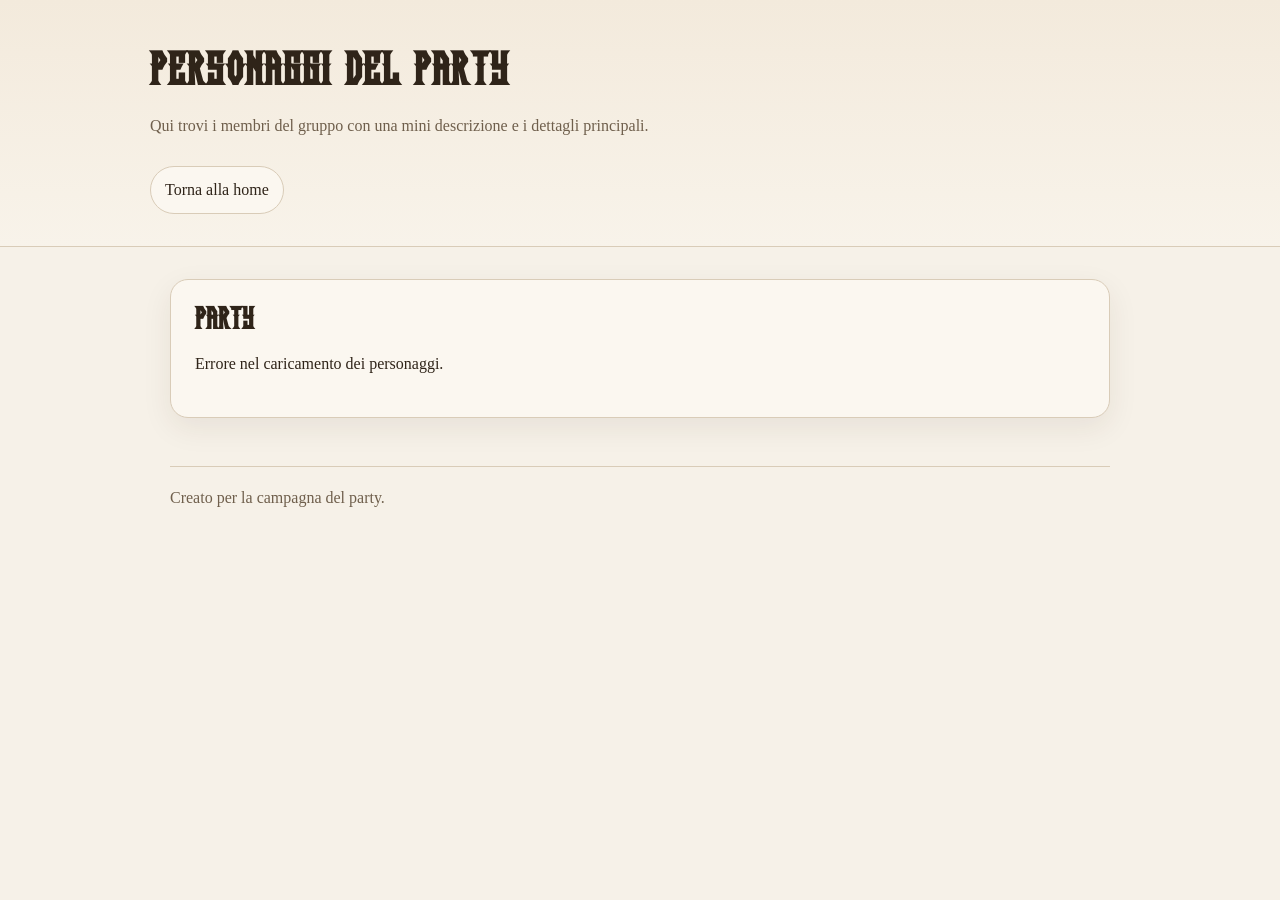
==== characters.html @ 3e230f4a "Nuovo layout a pagine" ====
<!DOCTYPE html>
<html lang="it">
<head>
  <meta charset="UTF-8" />
  <meta name="viewport" content="width=device-width, initial-scale=1.0" />
  <title>Personaggi | D&D Party Codex</title>
  <meta name="description" content="Schede e panoramica dei personaggi del party." />
  <link rel="stylesheet" href="styles/style.css" />
</head>
<body>
  <header>
    <div>
      <h1>Personaggi del Party</h1>
      <p>Qui trovi i membri del gruppo con una mini descrizione e i dettagli principali.</p>
    </div>

    <nav>
      <ul>
        <li><a href="./index.html">Torna alla home</a></li>
      </ul>
    </nav>
  </header>

  <main>
    <section id="personaggi">
      <h2>Party</h2>
      <div id="characters-list">
        <p>Caricamento personaggi...</p>
      </div>
    </section>
  </main>

  <footer>
    <p>Creato per la campagna del party.</p>
  </footer>

  <dialog id="character-dialog">
    <div class="dialog-shell">
      <button id="close-character-dialog" class="dialog-close" aria-label="Chiudi finestra">
        ×
      </button>

      <div id="character-dialog-content">
        <h3>Dettagli personaggio</h3>
        <p>Qui compariranno i dettagli del personaggio selezionato.</p>
      </div>
    </div>
  </dialog>

  <script src="scripts/app.js"></script>
</body>
</html>
---- styles/style.css ----
@font-face {
  font-family: "Dragonit";
  src: url("../assets/fonts/Dragonit-4ned6.otf") format("opentype");
  font-display: swap;
}

:root {
  --bg: #f6f1e8;
  --paper: #fbf7f0;
  --paper-strong: #efe6d6;
  --text: #2f2419;
  --muted: #6f5f4c;
  --accent: #7c5a3a;
  --accent-soft: #d8c2a6;
  --border: #d9ccb8;
  --shadow: 0 10px 30px rgba(60, 40, 20, 0.08);
  --radius: 18px;
  --max-width: 980px;
}

* {
  box-sizing: border-box;
}

html {
  scroll-behavior: smooth;
}

body {
  margin: 0;
  font-family: Georgia, "Times New Roman", serif;
  background: var(--bg);
  color: var(--text);
  line-height: 1.6;
}

header {
  background: linear-gradient(to bottom, #f3eadc, #f8f3ea);
  border-bottom: 1px solid var(--border);
  padding: 48px 20px 32px;
}

header > div,
nav,
main,
footer {
  max-width: var(--max-width);
  margin: 0 auto;
}

header p:first-child {
  margin: 0 0 8px;
  color: var(--muted);
  text-transform: uppercase;
  letter-spacing: 0.08em;
  font-size: 0.85rem;
}

h1 {
  margin: 0 0 12px;
  font-size: 3rem;
  line-height: 1.1;
  font-family: "Dragonit", Georgia, serif;
  letter-spacing: 0.05em;
  display: inline-block;
  transform: scaleX(1.04);
  transform-origin: left center;
}

header div p:last-child {
  margin: 0;
  max-width: 700px;
  color: var(--muted);
}

nav {
  margin-top: 28px;
}

nav ul {
  list-style: none;
  display: flex;
  flex-wrap: wrap;
  gap: 12px;
  padding: 0;
  margin: 0;
}

nav a {
  display: inline-block;
  text-decoration: none;
  color: var(--text);
  background: var(--paper);
  border: 1px solid var(--border);
  padding: 10px 14px;
  border-radius: 999px;
  transition: 0.2s ease;
}

nav a:hover {
  background: var(--accent);
  color: white;
  border-color: var(--accent);
}

main {
  padding: 32px 20px 48px;
  display: grid;
  gap: 24px;
}

section {
  background: var(--paper);
  border: 1px solid var(--border);
  border-radius: var(--radius);
  padding: 24px;
  box-shadow: var(--shadow);
}

h2 {
  margin-top: 0;
  margin-bottom: 12px;
  font-size: 1.8rem;
  line-height: 1.1;
  font-family: "Dragonit", Georgia, serif;
  letter-spacing: 0.04em;
  display: inline-block;
  transform: scaleX(1.03);
  transform-origin: left center;
}

h2 {
  margin-top: 0;
  margin-bottom: 12px;
  font-size: 2rem;
  line-height: 1.1;
  font-family: "Dragonit", Georgia, serif;
  letter-spacing: 0.02em;
}

p {
  margin-top: 0;
}

footer {
  padding: 0 20px 40px;
  color: var(--muted);
}

footer p {
  border-top: 1px solid var(--border);
  padding-top: 18px;
  margin-top: 0;
}

@media (max-width: 700px) {
  h1 {
    font-size: 2rem;
  }

  header {
    padding-top: 36px;
  }

  nav ul {
    gap: 10px;
  }

  nav a {
    width: 100%;
    text-align: center;
  }

  section {
    padding: 20px;
  }

  .entry-card + .entry-card {
  margin-top: 18px;
}

.entry-card h3 {
  margin-top: 0;
  margin-bottom: 10px;
  color: var(--accent);
  font-size: 1.2rem;
}

.entry-card p:last-of-type {
  margin-bottom: 0;
}

.tag-list {
  display: flex;
  flex-wrap: wrap;
  gap: 8px;
  margin-top: 14px;
}

.tag {
  display: inline-block;
  padding: 6px 10px;
  border-radius: 999px;
  background: var(--accent-soft);
  color: var(--text);
  font-size: 0.85rem;
  border: 1px solid var(--border);
}

.section-card-link {
  display: block;
  text-decoration: none;
  color: inherit;
  cursor: pointer;
}

.entry-card-clickable {
  cursor: pointer;
}


.entry-card-clickable:focus-visible {
  outline: 2px solid var(--accent);
  outline-offset: 4px;
}

.section-card-link .entry-card-hub h3 {
  margin: 0 0 10px;
  font-family: "Dragonit", Georgia, serif;
  font-size: 2rem;
  line-height: 1.1;
  letter-spacing: 0.03em;
  color: var(--text);
}
}
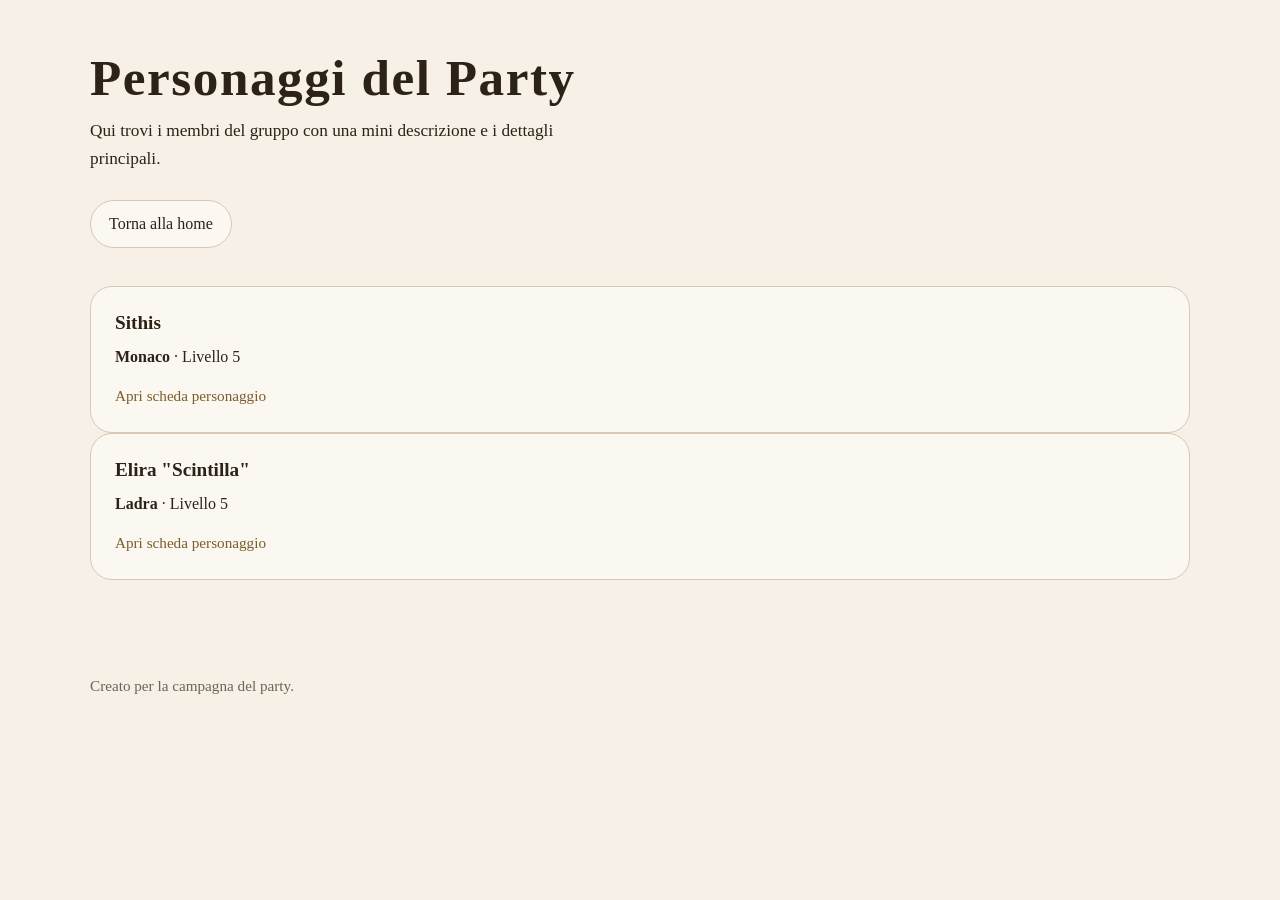
==== commit ff7e27ee: "Sistemazioni pre-pubblicazione" ====
--- a/characters.html
+++ b/characters.html
@@ -23,7 +23,6 @@
 
   <main>
     <section id="personaggi">
-      <h2>Party</h2>
       <div id="characters-list">
         <p>Caricamento personaggi...</p>
       </div>
--- a/styles/style.css
+++ b/styles/style.css
@@ -1,24 +1,30 @@
-@font-face {
-  font-family: "Dragonit";
-  src: url("../assets/fonts/Dragonit-4ned6.otf") format("opentype");
-  font-display: swap;
-}
-
 :root {
-  --bg: #f6f1e8;
-  --paper: #fbf7f0;
-  --paper-strong: #efe6d6;
-  --text: #2f2419;
-  --muted: #6f5f4c;
-  --accent: #7c5a3a;
-  --accent-soft: #d8c2a6;
-  --border: #d9ccb8;
-  --shadow: 0 10px 30px rgba(60, 40, 20, 0.08);
-  --radius: 18px;
-  --max-width: 980px;
-}
-
-* {
+  --bg: #f6f0e6;
+  --surface: #fbf7f1;
+  --surface-strong: #fffaf4;
+  --text: #2d2218;
+  --muted: #6f6256;
+  --border: #d8c8b4;
+  --accent: #7b5d2a;
+  --accent-soft: #efe1c8;
+  --shadow: rgba(70, 45, 18, 0.08);
+
+  --radius: 22px;
+  --radius-sm: 14px;
+
+  --space-1: 8px;
+  --space-2: 12px;
+  --space-3: 16px;
+  --space-4: 20px;
+  --space-5: 28px;
+  --space-6: 40px;
+
+  --container: 1100px;
+}
+
+*,
+*::before,
+*::after {
   box-sizing: border-box;
 }
 
@@ -28,49 +34,78 @@
 
 body {
   margin: 0;
+  background: var(--bg);
+  color: var(--text);
   font-family: Georgia, "Times New Roman", serif;
-  background: var(--bg);
-  color: var(--text);
   line-height: 1.6;
 }
 
-header {
-  background: linear-gradient(to bottom, #f3eadc, #f8f3ea);
-  border-bottom: 1px solid var(--border);
-  padding: 48px 20px 32px;
-}
-
-header > div,
-nav,
+img {
+  max-width: 100%;
+  display: block;
+}
+
+a {
+  color: inherit;
+}
+
+header,
 main,
 footer {
-  max-width: var(--max-width);
+  width: min(calc(100% - 32px), var(--container));
   margin: 0 auto;
 }
 
-header p:first-child {
+header {
+  padding: 40px 0 28px;
+}
+
+header > div p:first-child {
   margin: 0 0 8px;
+  font-size: 0.9rem;
+  letter-spacing: 0.08em;
+  text-transform: uppercase;
   color: var(--muted);
-  text-transform: uppercase;
-  letter-spacing: 0.08em;
-  font-size: 0.85rem;
+}
+
+h1,
+h2,
+h3 {
+  color: var(--text);
+  margin-top: 0;
 }
 
 h1 {
-  margin: 0 0 12px;
-  font-size: 3rem;
-  line-height: 1.1;
+  margin-bottom: 14px;
   font-family: "Dragonit", Georgia, serif;
-  letter-spacing: 0.05em;
-  display: inline-block;
-  transform: scaleX(1.04);
-  transform-origin: left center;
-}
-
-header div p:last-child {
-  margin: 0;
-  max-width: 700px;
-  color: var(--muted);
+  font-size: clamp(2.2rem, 4vw, 4rem);
+  line-height: 1;
+  letter-spacing: 0.03em;
+}
+
+h2 {
+  margin-bottom: 18px;
+  font-family: "Dragonit", Georgia, serif;
+  font-size: clamp(1.8rem, 3vw, 2.8rem);
+  line-height: 1.05;
+  letter-spacing: 0.03em;
+}
+
+h3 {
+  margin-bottom: 10px;
+  font-size: 1.2rem;
+  line-height: 1.2;
+}
+
+p {
+  margin-top: 0;
+  margin-bottom: 14px;
+}
+
+header > div > p:last-child {
+  max-width: 62ch;
+  color: var(--text);
+  font-size: 1.08rem;
 }
 
 nav {
@@ -87,107 +122,96 @@
 }
 
 nav a {
-  display: inline-block;
+  display: inline-flex;
+  align-items: center;
+  min-height: 44px;
+  padding: 10px 18px;
+  border: 1px solid var(--border);
+  border-radius: 999px;
+  background: var(--surface);
   text-decoration: none;
   color: var(--text);
-  background: var(--paper);
-  border: 1px solid var(--border);
-  padding: 10px 14px;
-  border-radius: 999px;
-  transition: 0.2s ease;
-}
-
-nav a:hover {
-  background: var(--accent);
-  color: white;
+  transition: border-color 0.2s ease, background-color 0.2s ease;
+}
+
+nav a:hover,
+nav a:focus-visible {
   border-color: var(--accent);
+  background: var(--surface-strong);
+  outline: none;
 }
 
 main {
-  padding: 32px 20px 48px;
+  padding: 10px 0 56px;
+}
+
+section {
+  margin-bottom: 38px;
+}
+
+.hub-grid,
+.entries-grid {
   display: grid;
-  gap: 24px;
-}
-
-section {
-  background: var(--paper);
+  grid-template-columns: 1fr;
+  gap: 18px;
+}
+
+.section-card-link,
+.section-card-link:visited,
+.section-card-link:hover,
+.section-card-link:active {
+  display: block;
+  text-decoration: none;
+  color: inherit;
+  cursor: pointer;
+}
+
+.entry-card {
+  background: var(--surface);
   border: 1px solid var(--border);
   border-radius: var(--radius);
-  padding: 24px;
-  box-shadow: var(--shadow);
-}
-
-h2 {
-  margin-top: 0;
-  margin-bottom: 12px;
-  font-size: 1.8rem;
-  line-height: 1.1;
+  padding: 22px 22px 20px;
+}
+
+.entry-card-clickable,
+.entry-card-clickable * {
+  cursor: pointer;
+}
+
+.entry-card-clickable:focus-visible {
+  outline: 2px solid var(--accent);
+  outline-offset: 4px;
+}
+
+.entry-card-hub {
+  min-height: 170px;
+  display: flex;
+  flex-direction: column;
+  justify-content: center;
+}
+
+.entry-card-hub h3 {
+  margin: 0 0 12px;
   font-family: "Dragonit", Georgia, serif;
-  letter-spacing: 0.04em;
-  display: inline-block;
-  transform: scaleX(1.03);
-  transform-origin: left center;
-}
-
-h2 {
-  margin-top: 0;
-  margin-bottom: 12px;
-  font-size: 2rem;
-  line-height: 1.1;
-  font-family: "Dragonit", Georgia, serif;
-  letter-spacing: 0.02em;
-}
-
-p {
-  margin-top: 0;
-}
-
-footer {
-  padding: 0 20px 40px;
+  font-size: clamp(1.5rem, 2vw, 2rem);
+  line-height: 1.05;
+  letter-spacing: 0.03em;
+  color: var(--text);
+}
+
+.entry-card-hub p {
+  margin: 0;
+  max-width: 34ch;
   color: var(--muted);
-}
-
-footer p {
-  border-top: 1px solid var(--border);
-  padding-top: 18px;
-  margin-top: 0;
-}
-
-@media (max-width: 700px) {
-  h1 {
-    font-size: 2rem;
-  }
-
-  header {
-    padding-top: 36px;
-  }
-
-  nav ul {
-    gap: 10px;
-  }
-
-  nav a {
-    width: 100%;
-    text-align: center;
-  }
-
-  section {
-    padding: 20px;
-  }
-
-  .entry-card + .entry-card {
-  margin-top: 18px;
-}
-
-.entry-card h3 {
-  margin-top: 0;
-  margin-bottom: 10px;
+  font-size: 1rem;
+  line-height: 1.5;
+}
+
+.entry-link-text {
+  margin-top: 14px;
+  margin-bottom: 0;
   color: var(--accent);
-  font-size: 1.2rem;
-}
-
-.entry-card p:last-of-type {
-  margin-bottom: 0;
+  font-size: 0.95rem;
 }
 
 .tag-list {
@@ -198,38 +222,93 @@
 }
 
 .tag {
-  display: inline-block;
+  display: inline-flex;
+  align-items: center;
+  min-height: 32px;
   padding: 6px 10px;
+  border: 1px solid var(--border);
   border-radius: 999px;
-  background: var(--accent-soft);
-  color: var(--text);
-  font-size: 0.85rem;
-  border: 1px solid var(--border);
-}
-
-.section-card-link {
-  display: block;
-  text-decoration: none;
-  color: inherit;
+  background: var(--surface-strong);
+  color: var(--text);
+  font-size: 0.88rem;
+}
+
+footer {
+  padding: 0 0 40px;
+  color: var(--muted);
+  font-size: 0.95rem;
+}
+
+dialog {
+  width: min(680px, calc(100% - 24px));
+  padding: 0;
+  border: none;
+  background: transparent;
+}
+
+dialog::backdrop {
+  background: rgba(35, 24, 15, 0.45);
+}
+
+.dialog-shell {
+  position: relative;
+  background: var(--surface);
+  color: var(--text);
+  border: 1px solid var(--border);
+  border-radius: 24px;
+  padding: 28px 24px 24px;
+}
+
+.dialog-close {
+  position: absolute;
+  top: 12px;
+  right: 12px;
+  width: 42px;
+  height: 42px;
+  border: 1px solid var(--border);
+  border-radius: 999px;
+  background: var(--surface-strong);
+  color: var(--text);
+  font-size: 1.4rem;
+  line-height: 1;
   cursor: pointer;
 }
 
-.entry-card-clickable {
-  cursor: pointer;
-}
-
-
-.entry-card-clickable:focus-visible {
-  outline: 2px solid var(--accent);
-  outline-offset: 4px;
-}
-
-.section-card-link .entry-card-hub h3 {
-  margin: 0 0 10px;
+.dialog-close:hover,
+.dialog-close:focus-visible {
+  border-color: var(--accent);
+  outline: none;
+}
+
+#character-dialog-content h3 {
   font-family: "Dragonit", Georgia, serif;
-  font-size: 2rem;
-  line-height: 1.1;
+  font-size: clamp(1.6rem, 2vw, 2.2rem);
+  line-height: 1.05;
   letter-spacing: 0.03em;
-  color: var(--text);
-}
+  margin-bottom: 14px;
+}
+
+#character-dialog-content p:last-of-type {
+  margin-bottom: 0;
+}
+
+@media (min-width: 760px) {
+  header {
+    padding-top: 52px;
+  }
+
+  .hub-grid,
+  .entries-grid {
+    grid-template-columns: repeat(2, minmax(0, 1fr));
+  }
+
+  .entry-card {
+    padding: 24px;
+  }
+}
+
+@media (min-width: 1100px) {
+  .hub-grid {
+    grid-template-columns: repeat(3, minmax(0, 1fr));
+  }
 }
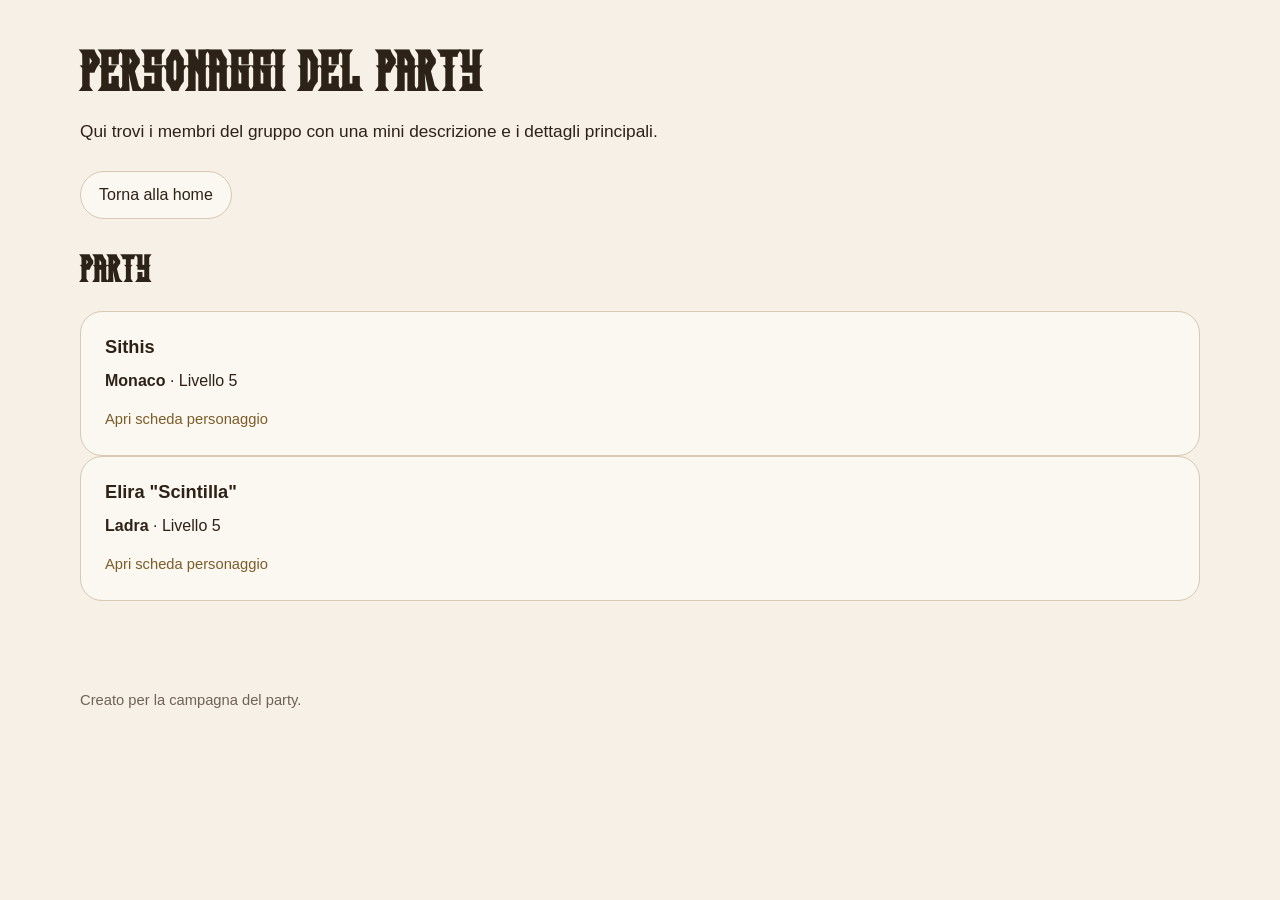
==== commit 3741818d: "Correzioni CSS" ====
--- a/characters.html
+++ b/characters.html
@@ -23,6 +23,7 @@
 
   <main>
     <section id="personaggi">
+      <h2>Party</h2>
       <div id="characters-list">
         <p>Caricamento personaggi...</p>
       </div>
--- a/styles/style.css
+++ b/styles/style.css
@@ -1,26 +1,31 @@
 :root {
   --bg: #f6f0e6;
   --surface: #fbf7f1;
-  --surface-strong: #fffaf4;
+  --surface-2: #fffaf4;
   --text: #2d2218;
   --muted: #6f6256;
   --border: #d8c8b4;
   --accent: #7b5d2a;
-  --accent-soft: #efe1c8;
-  --shadow: rgba(70, 45, 18, 0.08);
-
-  --radius: 22px;
-  --radius-sm: 14px;
-
-  --space-1: 8px;
-  --space-2: 12px;
-  --space-3: 16px;
-  --space-4: 20px;
-  --space-5: 28px;
-  --space-6: 40px;
-
-  --container: 1100px;
-}
+
+  --radius-lg: 22px;
+  --radius-md: 14px;
+  --radius-pill: 999px;
+
+  --container: 1120px;
+
+  --text-body: 1rem;
+  --text-small: 0.92rem;
+  --text-lead: 1.08rem;
+}
+
+
+@font-face {
+  font-family: "Dragonit";
+  src: local("Dragonit"),
+       url("../assets/fonts/Dragonit-4ned6.otf") format("opentype");
+  font-display: swap;
+}
+
 
 *,
 *::before,
@@ -36,13 +41,16 @@
   margin: 0;
   background: var(--bg);
   color: var(--text);
-  font-family: Georgia, "Times New Roman", serif;
+  font-family: Arial, Helvetica, sans-serif;
+  font-size: var(--text-body);
   line-height: 1.6;
 }
 
-img {
+img,
+svg,
+video {
+  display: block;
   max-width: 100%;
-  display: block;
 }
 
 a {
@@ -53,32 +61,32 @@
 main,
 footer {
   width: min(calc(100% - 32px), var(--container));
-  margin: 0 auto;
+  margin-inline: auto;
 }
 
 header {
-  padding: 40px 0 28px;
+  padding: 36px 0 26px;
 }
 
 header > div p:first-child {
   margin: 0 0 8px;
-  font-size: 0.9rem;
+  color: var(--muted);
+  font-size: var(--text-small);
+  text-transform: uppercase;
   letter-spacing: 0.08em;
-  text-transform: uppercase;
-  color: var(--muted);
 }
 
 h1,
 h2,
 h3 {
-  color: var(--text);
   margin-top: 0;
+  color: var(--text);
 }
 
 h1 {
-  margin-bottom: 14px;
+  margin-bottom: 12px;
   font-family: "Dragonit", Georgia, serif;
-  font-size: clamp(2.2rem, 4vw, 4rem);
+  font-size: clamp(2.1rem, 4.5vw, 3.9rem);
   line-height: 1;
   letter-spacing: 0.03em;
 }
@@ -86,14 +94,14 @@
 h2 {
   margin-bottom: 18px;
   font-family: "Dragonit", Georgia, serif;
-  font-size: clamp(1.8rem, 3vw, 2.8rem);
+  font-size: clamp(1.7rem, 3vw, 2.7rem);
   line-height: 1.05;
   letter-spacing: 0.03em;
 }
 
 h3 {
   margin-bottom: 10px;
-  font-size: 1.2rem;
+  font-size: 1.14rem;
   line-height: 1.2;
 }
 
@@ -104,21 +112,21 @@
 
 header > div > p:last-child {
   max-width: 62ch;
-  color: var(--text);
-  font-size: 1.08rem;
+  font-size: var(--text-lead);
+  color: var(--text);
 }
 
 nav {
-  margin-top: 28px;
+  margin-top: 26px;
 }
 
 nav ul {
-  list-style: none;
   display: flex;
   flex-wrap: wrap;
   gap: 12px;
+  list-style: none;
+  margin: 0;
   padding: 0;
-  margin: 0;
 }
 
 nav a {
@@ -127,26 +135,26 @@
   min-height: 44px;
   padding: 10px 18px;
   border: 1px solid var(--border);
-  border-radius: 999px;
+  border-radius: var(--radius-pill);
   background: var(--surface);
   text-decoration: none;
   color: var(--text);
-  transition: border-color 0.2s ease, background-color 0.2s ease;
+  cursor: pointer;
 }
 
 nav a:hover,
 nav a:focus-visible {
+  outline: none;
   border-color: var(--accent);
-  background: var(--surface-strong);
-  outline: none;
+  background: var(--surface-2);
 }
 
 main {
-  padding: 10px 0 56px;
+  padding: 8px 0 52px;
 }
 
 section {
-  margin-bottom: 38px;
+  margin-bottom: 36px;
 }
 
 .hub-grid,
@@ -161,16 +169,16 @@
 .section-card-link:hover,
 .section-card-link:active {
   display: block;
+  color: inherit;
   text-decoration: none;
-  color: inherit;
   cursor: pointer;
 }
 
 .entry-card {
   background: var(--surface);
   border: 1px solid var(--border);
-  border-radius: var(--radius);
-  padding: 22px 22px 20px;
+  border-radius: var(--radius-lg);
+  padding: 22px;
 }
 
 .entry-card-clickable,
@@ -184,7 +192,7 @@
 }
 
 .entry-card-hub {
-  min-height: 170px;
+  min-height: 160px;
   display: flex;
   flex-direction: column;
   justify-content: center;
@@ -193,7 +201,7 @@
 .entry-card-hub h3 {
   margin: 0 0 12px;
   font-family: "Dragonit", Georgia, serif;
-  font-size: clamp(1.5rem, 2vw, 2rem);
+  font-size: clamp(1.45rem, 2vw, 1.95rem);
   line-height: 1.05;
   letter-spacing: 0.03em;
   color: var(--text);
@@ -204,14 +212,16 @@
   max-width: 34ch;
   color: var(--muted);
   font-size: 1rem;
-  line-height: 1.5;
+}
+
+.entry-card p:last-child {
+  margin-bottom: 0;
 }
 
 .entry-link-text {
   margin-top: 14px;
-  margin-bottom: 0;
   color: var(--accent);
-  font-size: 0.95rem;
+  font-size: var(--text-small);
 }
 
 .tag-list {
@@ -224,19 +234,13 @@
 .tag {
   display: inline-flex;
   align-items: center;
-  min-height: 32px;
+  min-height: 30px;
   padding: 6px 10px;
   border: 1px solid var(--border);
-  border-radius: 999px;
-  background: var(--surface-strong);
-  color: var(--text);
-  font-size: 0.88rem;
-}
-
-footer {
-  padding: 0 0 40px;
-  color: var(--muted);
-  font-size: 0.95rem;
+  border-radius: var(--radius-pill);
+  background: var(--surface-2);
+  color: var(--text);
+  font-size: 0.84rem;
 }
 
 dialog {
@@ -247,16 +251,16 @@
 }
 
 dialog::backdrop {
-  background: rgba(35, 24, 15, 0.45);
+  background: rgba(30, 20, 12, 0.45);
 }
 
 .dialog-shell {
   position: relative;
   background: var(--surface);
-  color: var(--text);
   border: 1px solid var(--border);
   border-radius: 24px;
-  padding: 28px 24px 24px;
+  padding: 28px 22px 22px;
+  color: var(--text);
 }
 
 .dialog-close {
@@ -266,35 +270,37 @@
   width: 42px;
   height: 42px;
   border: 1px solid var(--border);
-  border-radius: 999px;
-  background: var(--surface-strong);
-  color: var(--text);
-  font-size: 1.4rem;
+  border-radius: var(--radius-pill);
+  background: var(--surface-2);
+  color: var(--text);
+  font-size: 1.3rem;
   line-height: 1;
   cursor: pointer;
 }
 
 .dialog-close:hover,
 .dialog-close:focus-visible {
+  outline: none;
   border-color: var(--accent);
-  outline: none;
 }
 
 #character-dialog-content h3 {
   font-family: "Dragonit", Georgia, serif;
-  font-size: clamp(1.6rem, 2vw, 2.2rem);
+  font-size: clamp(1.55rem, 2vw, 2.2rem);
   line-height: 1.05;
   letter-spacing: 0.03em;
   margin-bottom: 14px;
 }
 
-#character-dialog-content p:last-of-type {
-  margin-bottom: 0;
+footer {
+  padding: 0 0 36px;
+  color: var(--muted);
+  font-size: var(--text-small);
 }
 
 @media (min-width: 760px) {
   header {
-    padding-top: 52px;
+    padding-top: 48px;
   }
 
   .hub-grid,
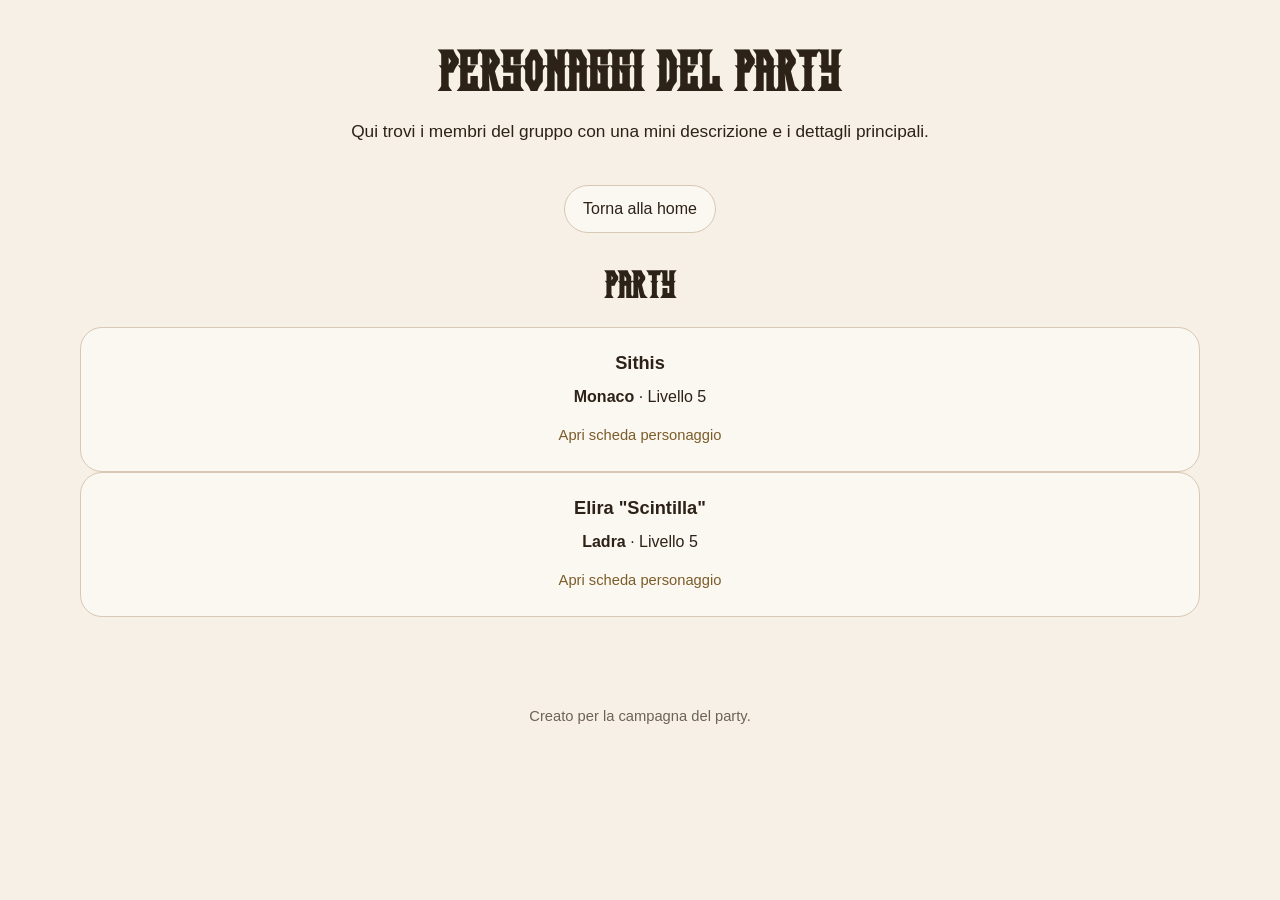
==== commit 5ef25f5a: "Modifiche al font" ====
--- a/characters.html
+++ b/characters.html
@@ -5,7 +5,8 @@
   <meta name="viewport" content="width=device-width, initial-scale=1.0" />
   <title>Personaggi | D&D Party Codex</title>
   <meta name="description" content="Schede e panoramica dei personaggi del party." />
-  <link rel="stylesheet" href="styles/style.css" />
+  <link rel="stylesheet" href="styles/style.css?v=3" />
+  <script src="scripts/app.js?v=3"></script>
 </head>
 <body>
   <header>
--- a/styles/style.css
+++ b/styles/style.css
@@ -18,15 +18,14 @@
   --text-lead: 1.08rem;
 }
 
-
 @font-face {
-  font-family: "Dragonit";
+  font-family: "DragonitWeb";
   src: local("Dragonit"),
-       url("../assets/fonts/Dragonit-4ned6.otf") format("opentype");
+       url("../assets/fonts/Dragonit-4ned6.otf?v=3") format("opentype");
+  font-weight: normal;
+  font-style: normal;
   font-display: swap;
 }
-
-
 *,
 *::before,
 *::after {
@@ -44,6 +43,7 @@
   font-family: Arial, Helvetica, sans-serif;
   font-size: var(--text-body);
   line-height: 1.6;
+  text-align: center;
 }
 
 img,
@@ -65,7 +65,13 @@
 }
 
 header {
-  padding: 36px 0 26px;
+  padding: 40px 0 28px;
+}
+
+header > div {
+  display: flex;
+  flex-direction: column;
+  align-items: center;
 }
 
 header > div p:first-child {
@@ -81,11 +87,12 @@
 h3 {
   margin-top: 0;
   color: var(--text);
+  text-align: center;
 }
 
 h1 {
   margin-bottom: 12px;
-  font-family: "Dragonit", Georgia, serif;
+  font-family: "DragonitWeb", Georgia, serif;
   font-size: clamp(2.1rem, 4.5vw, 3.9rem);
   line-height: 1;
   letter-spacing: 0.03em;
@@ -93,7 +100,7 @@
 
 h2 {
   margin-bottom: 18px;
-  font-family: "Dragonit", Georgia, serif;
+  font-family: "DragonitWeb", Georgia, serif;
   font-size: clamp(1.7rem, 3vw, 2.7rem);
   line-height: 1.05;
   letter-spacing: 0.03em;
@@ -108,12 +115,14 @@
 p {
   margin-top: 0;
   margin-bottom: 14px;
+  text-align: center;
 }
 
 header > div > p:last-child {
   max-width: 62ch;
   font-size: var(--text-lead);
   color: var(--text);
+  margin-inline: auto;
 }
 
 nav {
@@ -123,6 +132,7 @@
 nav ul {
   display: flex;
   flex-wrap: wrap;
+  justify-content: center;
   gap: 12px;
   list-style: none;
   margin: 0;
@@ -132,6 +142,7 @@
 nav a {
   display: inline-flex;
   align-items: center;
+  justify-content: center;
   min-height: 44px;
   padding: 10px 18px;
   border: 1px solid var(--border);
@@ -162,6 +173,7 @@
   display: grid;
   grid-template-columns: 1fr;
   gap: 18px;
+  justify-content: center;
 }
 
 .section-card-link,
@@ -179,6 +191,7 @@
   border: 1px solid var(--border);
   border-radius: var(--radius-lg);
   padding: 22px;
+  text-align: center;
 }
 
 .entry-card-clickable,
@@ -192,10 +205,11 @@
 }
 
 .entry-card-hub {
-  min-height: 160px;
+  min-height: 170px;
   display: flex;
   flex-direction: column;
   justify-content: center;
+  align-items: center;
 }
 
 .entry-card-hub h3 {
@@ -205,6 +219,7 @@
   line-height: 1.05;
   letter-spacing: 0.03em;
   color: var(--text);
+  text-align: center;
 }
 
 .entry-card-hub p {
@@ -212,6 +227,7 @@
   max-width: 34ch;
   color: var(--muted);
   font-size: 1rem;
+  text-align: center;
 }
 
 .entry-card p:last-child {
@@ -222,11 +238,13 @@
   margin-top: 14px;
   color: var(--accent);
   font-size: var(--text-small);
+  text-align: center;
 }
 
 .tag-list {
   display: flex;
   flex-wrap: wrap;
+  justify-content: center;
   gap: 8px;
   margin-top: 14px;
 }
@@ -234,6 +252,7 @@
 .tag {
   display: inline-flex;
   align-items: center;
+  justify-content: center;
   min-height: 30px;
   padding: 6px 10px;
   border: 1px solid var(--border);
@@ -261,6 +280,7 @@
   border-radius: 24px;
   padding: 28px 22px 22px;
   color: var(--text);
+  text-align: center;
 }
 
 .dialog-close {
@@ -284,18 +304,31 @@
   border-color: var(--accent);
 }
 
+#character-dialog-content {
+  display: flex;
+  flex-direction: column;
+  align-items: center;
+}
+
 #character-dialog-content h3 {
   font-family: "Dragonit", Georgia, serif;
   font-size: clamp(1.55rem, 2vw, 2.2rem);
   line-height: 1.05;
   letter-spacing: 0.03em;
   margin-bottom: 14px;
+  text-align: center;
+}
+
+#character-dialog-content p {
+  max-width: 42ch;
+  margin-inline: auto;
 }
 
 footer {
   padding: 0 0 36px;
   color: var(--muted);
   font-size: var(--text-small);
+  text-align: center;
 }
 
 @media (min-width: 760px) {
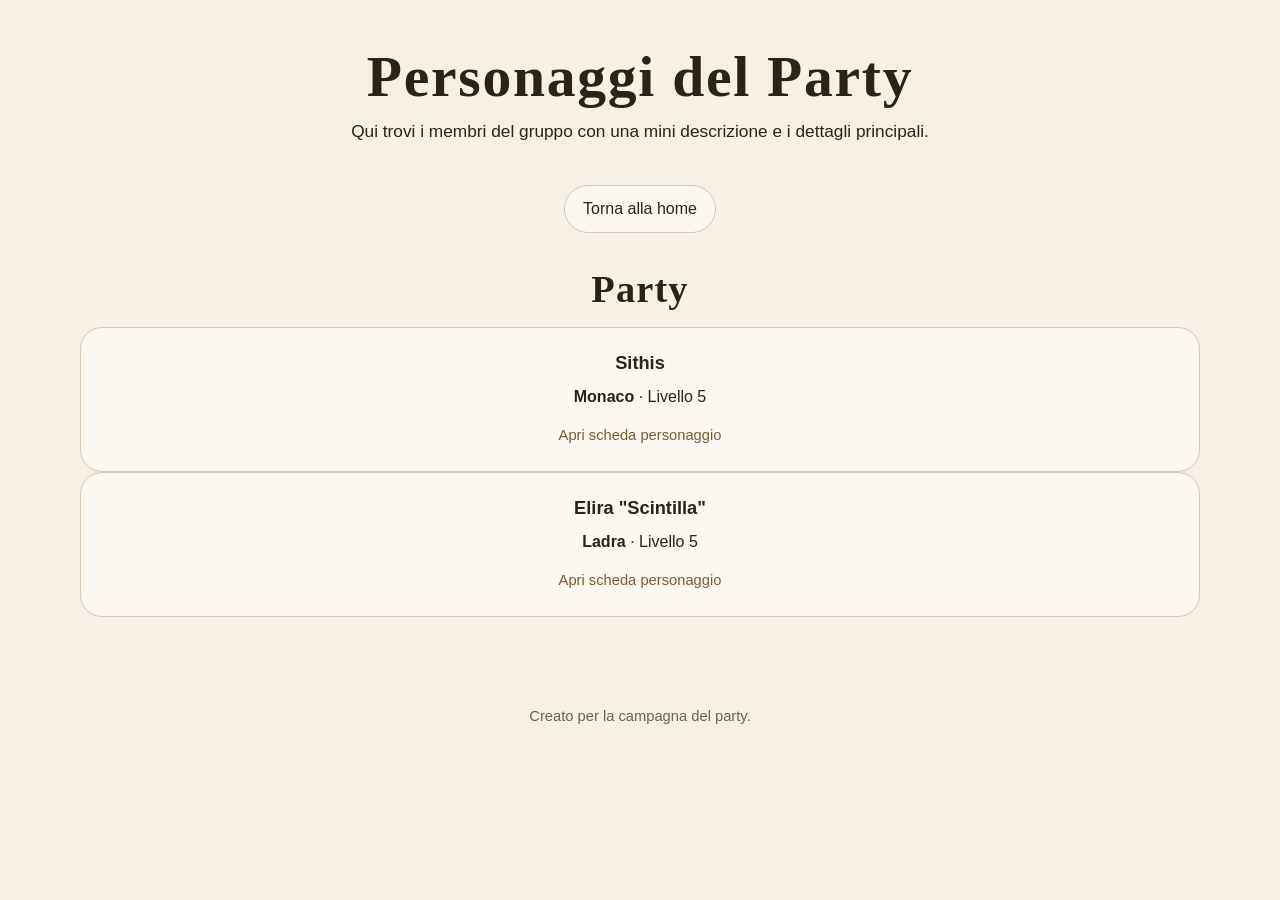
==== commit 72e5765a: "Modifica al font" ====
--- a/characters.html
+++ b/characters.html
@@ -5,8 +5,7 @@
   <meta name="viewport" content="width=device-width, initial-scale=1.0" />
   <title>Personaggi | D&D Party Codex</title>
   <meta name="description" content="Schede e panoramica dei personaggi del party." />
-  <link rel="stylesheet" href="styles/style.css?v=3" />
-  <script src="scripts/app.js?v=3"></script>
+  <link rel="stylesheet" href="styles/style.css" />
 </head>
 <body>
   <header>
--- a/styles/style.css
+++ b/styles/style.css
@@ -19,9 +19,8 @@
 }
 
 @font-face {
-  font-family: "DragonitWeb";
-  src: local("Dragonit"),
-       url("../assets/fonts/Dragonit-4ned6.otf?v=3") format("opentype");
+  font-family: "Dragonit";
+  src: url("../assets/fonts/Dragonit.woff2") format("woff2");
   font-weight: normal;
   font-style: normal;
   font-display: swap;
@@ -92,7 +91,7 @@
 
 h1 {
   margin-bottom: 12px;
-  font-family: "DragonitWeb", Georgia, serif;
+  font-family: "Dragonit", Georgia, serif;
   font-size: clamp(2.1rem, 4.5vw, 3.9rem);
   line-height: 1;
   letter-spacing: 0.03em;
@@ -100,7 +99,7 @@
 
 h2 {
   margin-bottom: 18px;
-  font-family: "DragonitWeb", Georgia, serif;
+  font-family: "Dragonit", Georgia, serif;
   font-size: clamp(1.7rem, 3vw, 2.7rem);
   line-height: 1.05;
   letter-spacing: 0.03em;
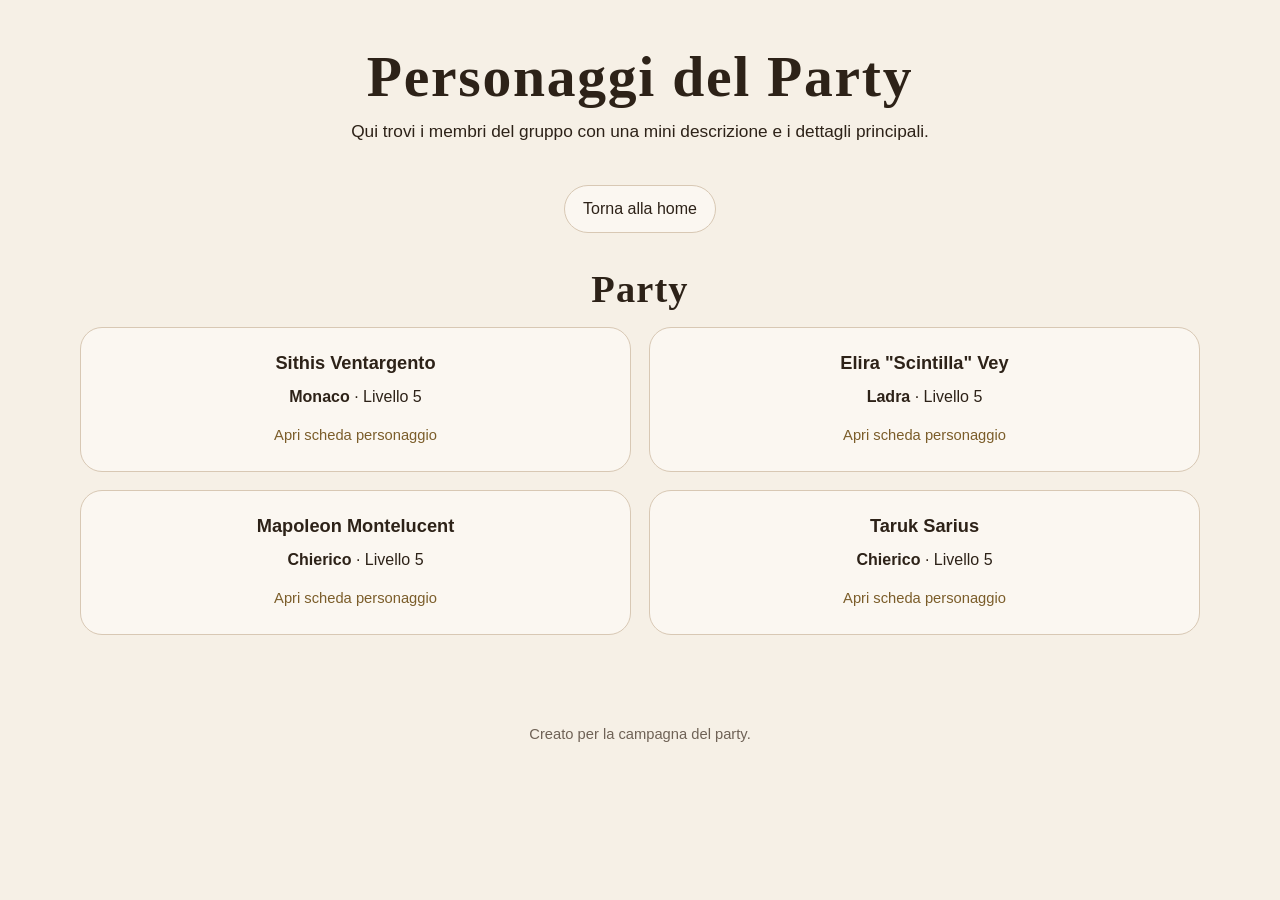
==== commit c806e069: "Sistemata distanza griglie" ====
--- a/characters.html
+++ b/characters.html
@@ -7,7 +7,8 @@
   <meta name="description" content="Schede e panoramica dei personaggi del party." />
   <link rel="stylesheet" href="styles/style.css" />
 </head>
-<body>
+<body class="characters-page">
+
   <header>
     <div>
       <h1>Personaggi del Party</h1>
--- a/styles/style.css
+++ b/styles/style.css
@@ -175,6 +175,10 @@
   justify-content: center;
 }
 
+.characters-page .entries-grid {
+  gap: 18px;
+}
+
 .section-card-link,
 .section-card-link:visited,
 .section-card-link:hover,
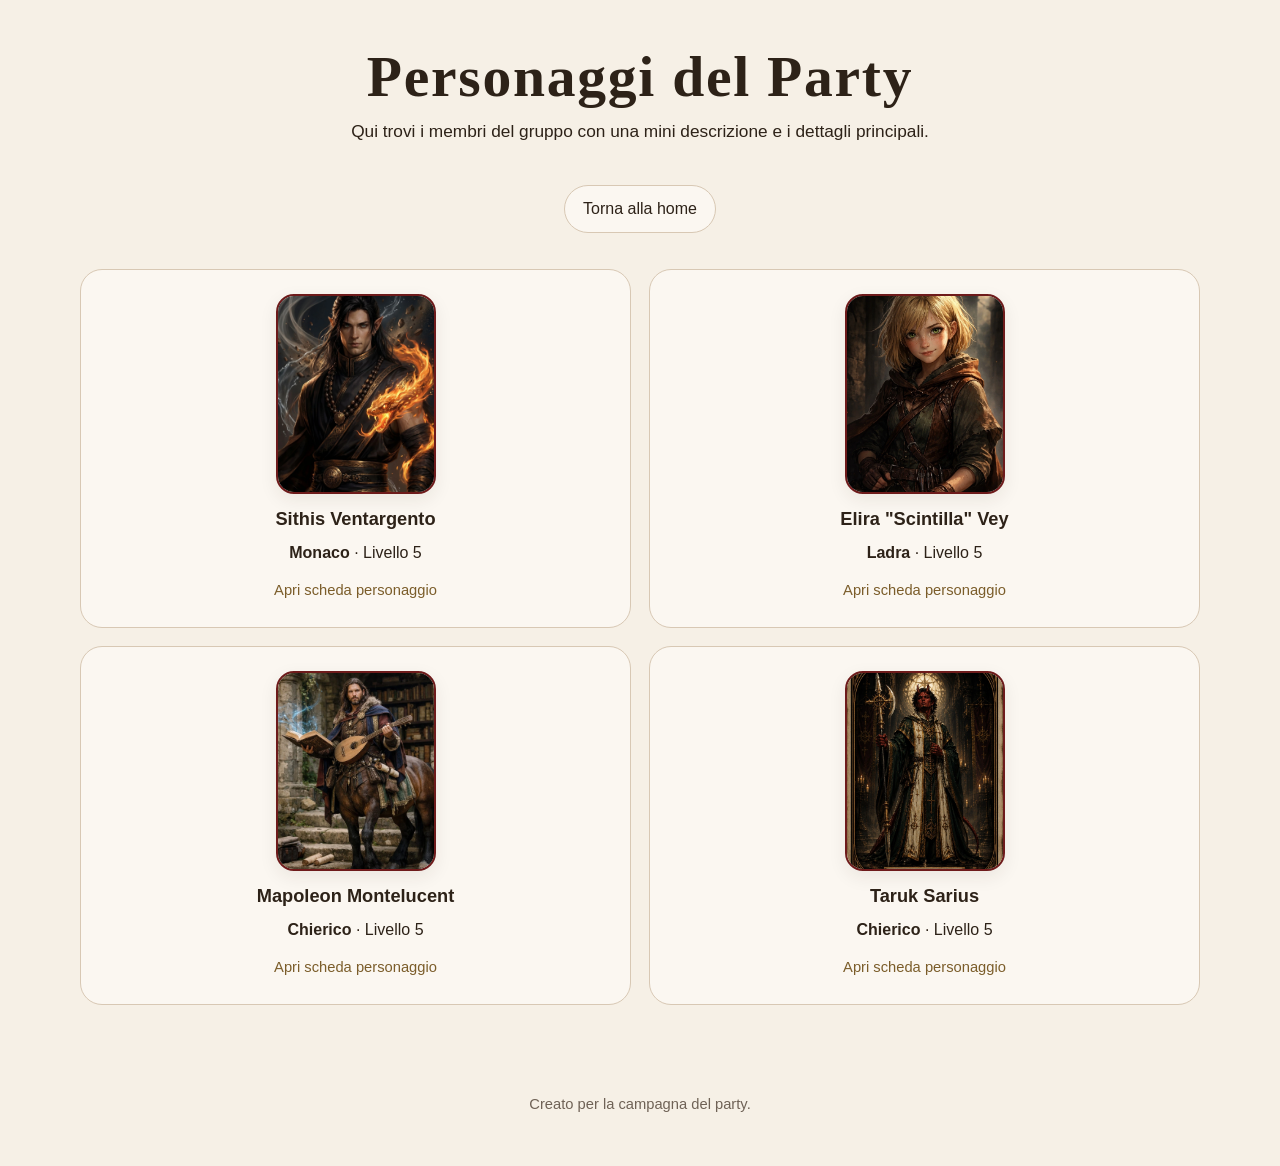
==== commit 7a6ac511: "Aggiunte immagini PG" ====
--- a/characters.html
+++ b/characters.html
@@ -24,7 +24,6 @@
 
   <main>
     <section id="personaggi">
-      <h2>Party</h2>
       <div id="characters-list">
         <p>Caricamento personaggi...</p>
       </div>
--- a/styles/style.css
+++ b/styles/style.css
@@ -327,6 +327,37 @@
   margin-inline: auto;
 }
 
+.character-card-image {
+  width: min(160px, 100%);
+  aspect-ratio: 4 / 5;
+  object-fit: cover;
+  border-radius: 18px;
+  margin: 0 auto 14px;
+  box-shadow: 0 6px 18px rgba(45, 34, 24, 0.08);
+  border: 2px solid #6e1b1b;
+}
+
+.character-dialog-image {
+  width: min(160px, 100%);
+  aspect-ratio: 4 / 5;
+  object-fit: cover;
+  border-radius: 18px;
+  margin: 0 auto 16px;
+  box-shadow: 0 6px 18px rgba(45, 34, 24, 0.08);
+  border: 2px solid #6e1b1b;
+}
+
+.character-dialog-image {
+  width: min(180px, 100%);
+  aspect-ratio: 4 / 5;
+  object-fit: cover;
+  object-position: center;
+  border-radius: 18px;
+  margin: 0 auto 18px;
+  box-shadow: 0 6px 18px rgba(45, 34, 24, 0.08);
+  border: 2px solid #6e1b1b;
+}
+
 footer {
   padding: 0 0 36px;
   color: var(--muted);
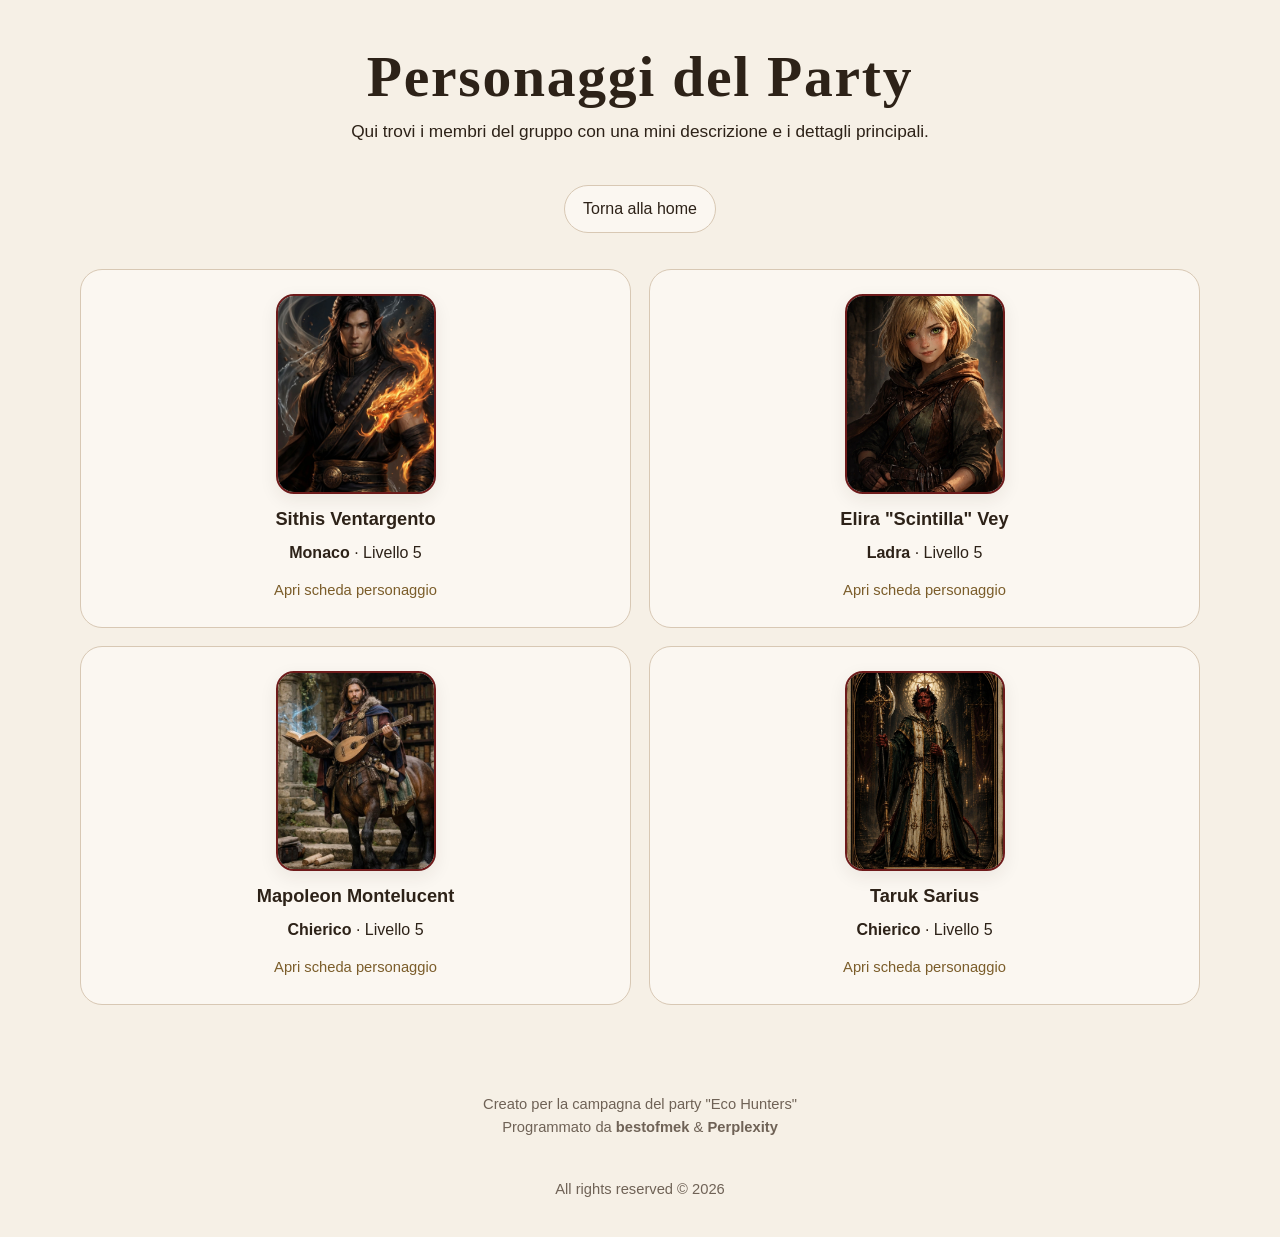
==== commit dec7ac1e: "Sistemati footers" ====
--- a/characters.html
+++ b/characters.html
@@ -31,7 +31,9 @@
   </main>
 
   <footer>
-    <p>Creato per la campagna del party.</p>
+    <p>Creato per la campagna del party "Eco Hunters"
+      <br>Programmato da <b>bestofmek</b> & <b>Perplexity</b></p>
+      <br>All rights reserved © 2026
   </footer>
 
   <dialog id="character-dialog">
--- a/styles/style.css
+++ b/styles/style.css
@@ -333,16 +333,6 @@
   object-fit: cover;
   border-radius: 18px;
   margin: 0 auto 14px;
-  box-shadow: 0 6px 18px rgba(45, 34, 24, 0.08);
-  border: 2px solid #6e1b1b;
-}
-
-.character-dialog-image {
-  width: min(160px, 100%);
-  aspect-ratio: 4 / 5;
-  object-fit: cover;
-  border-radius: 18px;
-  margin: 0 auto 16px;
   box-shadow: 0 6px 18px rgba(45, 34, 24, 0.08);
   border: 2px solid #6e1b1b;
 }
